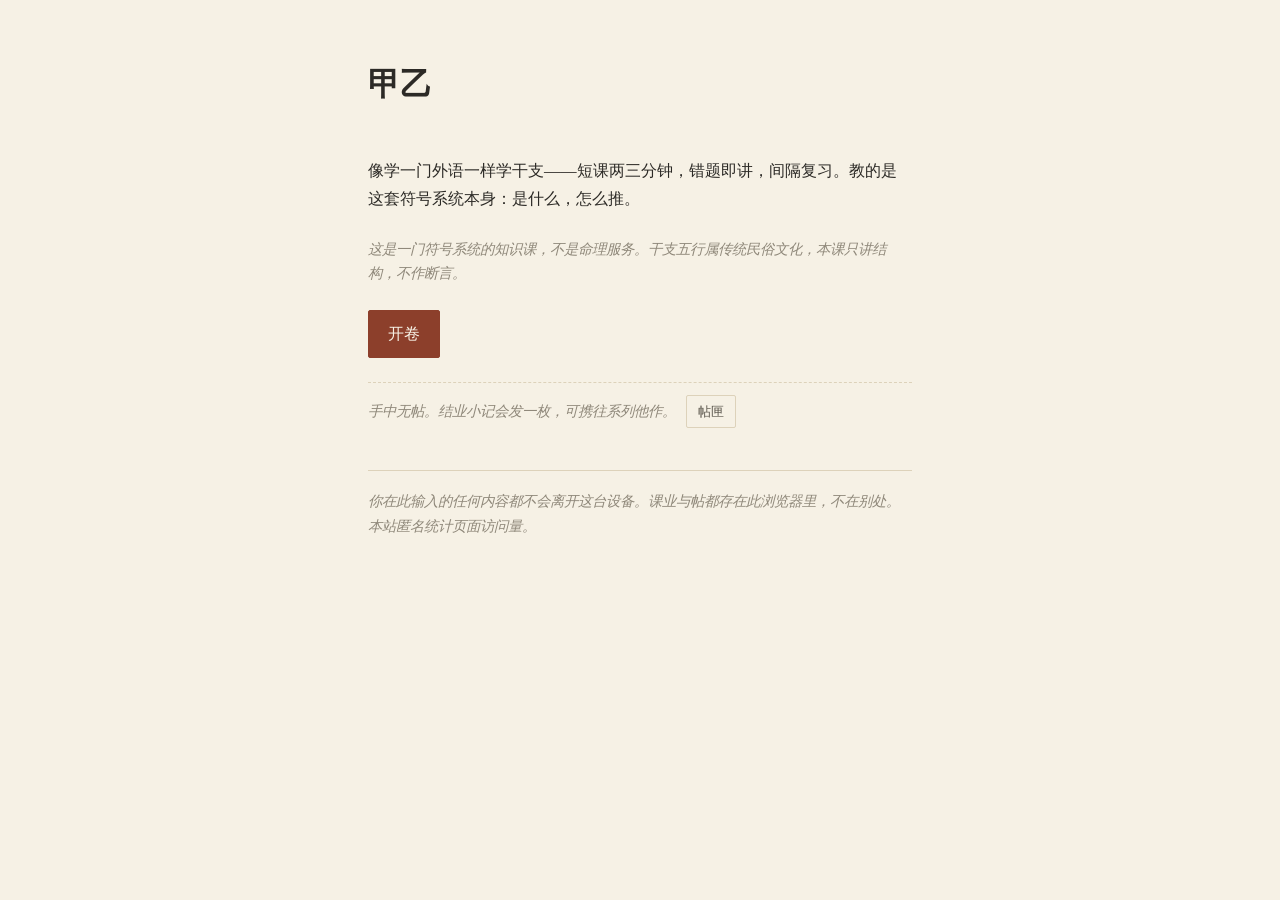
==== g/jiayi/index.html @ b9de7b61 "Publish jiayi 0.1.0 — 甲乙 joins the catalogue The learning family's first title: a drill course in th" ====
<!doctype html>
<html lang="zh">
  <head>
    <meta charset="utf-8" />
    <meta name="viewport" content="width=device-width, initial-scale=1" />
    <title>甲乙</title>
    <meta name="description" content="干支、五行、藏干、十神——像学一门外语一样，学会这套符号系统。" />
    <script type="module" crossorigin src="/g/jiayi/assets/index-CkGG1qtB.js"></script>
    <link rel="stylesheet" crossorigin href="/g/jiayi/assets/index-IQgdT0py.css">
  </head>
  <body>
    <div id="app"></div>
  </body>
</html>
---- g/jiayi/assets/index-IQgdT0py.css ----
*{box-sizing:border-box}body{margin:0;padding:calc(var(--step) * 3) var(--step);background:var(--ground);color:var(--ink);font-family:var(--font-ui);line-height:var(--prose-leading);display:flex;justify-content:center;-webkit-user-select:none;-moz-user-select:none;user-select:none;-webkit-tap-highlight-color:transparent}input,textarea,.token-code{-webkit-user-select:text;-moz-user-select:text;user-select:text}.screen{width:100%;max-width:var(--measure);display:flex;flex-direction:column;gap:calc(var(--step) * 2)}.prose{font-family:var(--font-prose);font-size:var(--prose-size);margin:0}.outcome{color:var(--ink-soft);font-style:italic;padding-left:var(--step);border-left:2px solid var(--edge)}.event{font-size:var(--event-size)}.note{font-size:.9rem;color:var(--ink-faint);font-style:italic}.ending-heading{font-family:var(--font-prose);font-size:1.5rem;font-weight:var(--heading-weight);margin:0;letter-spacing:.01em}.reading-heading{font-family:var(--font-ui);font-size:.78rem;font-weight:600;letter-spacing:.12em;text-transform:uppercase;color:var(--accent);margin:0 0 .4rem}.reading,.choices{display:flex;flex-direction:column;gap:.5rem}button{font:inherit;cursor:pointer;border-radius:var(--radius);transition:background .14s ease,color .14s ease,border-color .14s ease}button:disabled{cursor:default;opacity:.45}.choice{text-align:left;padding:.7rem .9rem;background:var(--ground-raised);border:1px solid var(--edge);color:var(--ink);font-family:var(--font-prose);font-size:1rem}.choice:hover:not(:disabled){border-color:var(--accent);background:var(--accent);color:var(--ground)}.primary{padding:.6rem 1.2rem;background:var(--accent);border:1px solid var(--accent);color:var(--ground);align-self:flex-start}.ghost{padding:.3rem .7rem;background:transparent;border:1px solid var(--edge);color:var(--ink-soft);font-size:.8rem}.ghost:hover:not(:disabled){border-color:var(--accent);color:var(--accent)}.offers{display:flex;gap:.5rem;flex-wrap:wrap;padding-top:var(--step);border-top:1px dashed var(--edge)}.offer{padding:.35rem .7rem;background:transparent;border:1px dashed var(--accent-soft);color:var(--accent);font-size:.8rem}.offer:hover:not(:disabled){background:var(--accent-soft);color:var(--ground)}.actions{display:flex;gap:.5rem}.fields{display:flex;flex-direction:column;gap:calc(var(--step) * 1.5)}.field{display:flex;flex-direction:column;gap:.3rem}.field-label{font-size:.88rem;color:var(--ink-soft)}.input{font:inherit;padding:.5rem .6rem;background:var(--ground-raised);border:1px solid var(--edge);border-radius:var(--radius);color:var(--ink)}.input:focus{outline:2px solid var(--accent);outline-offset:-1px}.field-bad .input{border-color:var(--warn)}.field-problem{font-size:.8rem;color:var(--warn)}.token{display:flex;flex-wrap:wrap;align-items:center;gap:.6rem;padding:var(--step);background:var(--ground-raised);border:1px solid var(--edge);border-radius:var(--radius)}.token-label{font-size:.72rem;letter-spacing:.12em;text-transform:uppercase;color:var(--ink-faint)}.token-code{font-family:ui-monospace,SF Mono,Menlo,monospace;font-size:.95rem;letter-spacing:.06em;color:var(--accent);word-break:break-all}.token .note{flex-basis:100%;margin:0}.ad-slot{min-height:var(--slot-height);display:flex;align-items:center;justify-content:center;border:1px dashed var(--edge);border-radius:var(--radius);color:var(--ink-faint);font-size:.7rem;letter-spacing:.1em;text-transform:uppercase}.ad-slot:empty{display:none}.tokens-summary{display:flex;align-items:center;gap:.6rem;flex-wrap:wrap;padding-top:var(--step);border-top:1px dashed var(--edge)}.token-list{list-style:none;margin:0;padding:0;display:flex;flex-direction:column;gap:.4rem}.token-row{display:flex;align-items:baseline;justify-content:space-between;gap:.6rem;padding:.4rem .6rem;background:var(--ground-raised);border:1px solid var(--edge);border-radius:var(--radius)}.token-box{width:100%;min-height:5rem;resize:vertical;font-family:ui-monospace,SF Mono,Menlo,monospace;font-size:.85rem}.notice{color:var(--accent);font-size:.9rem}.privacy{margin-top:calc(var(--step) * 1.5);padding-top:calc(var(--step) * 1.5);border-top:1px solid var(--edge)}.overlay{border:none;padding:0;background:transparent;color:var(--ink);width:min(30rem,calc(100vw - var(--step) * 4))}.overlay::backdrop{background:#00000073}.overlay-body{background:var(--ground);border:1px solid var(--edge);border-radius:var(--radius);padding:calc(var(--step) * 2);display:flex;flex-direction:column;gap:calc(var(--step) * 2)}.settings{display:flex;flex-direction:column;gap:calc(var(--step) * 2)}.settings-group{display:flex;flex-direction:column;gap:.4rem}.settings-group-label{font-family:var(--font-ui);font-size:.72rem;font-weight:600;letter-spacing:.12em;text-transform:uppercase;color:var(--accent)}.setting{display:flex;align-items:center;justify-content:space-between;gap:var(--step);padding:.35rem 0}.setting-label{font-family:var(--font-prose);font-size:.95rem}.settings-entry{position:fixed;top:var(--step);right:var(--step);z-index:5;padding:.3rem .5rem;background:transparent;border:1px solid transparent;color:var(--ink-faint);opacity:.45;font-size:.95rem;line-height:1;transition:opacity .14s ease,border-color .14s ease,color .14s ease}.settings-entry:hover,.settings-entry:focus-visible{opacity:1;color:var(--accent);border-color:var(--edge)}.setting-wide{flex-direction:column;align-items:stretch;gap:.35rem}.segments{display:flex;gap:.25rem;flex-wrap:wrap}.segment{flex:1 1 auto;padding:.3rem .5rem;background:transparent;border:1px solid var(--edge);color:var(--ink-faint);font-size:.78rem;white-space:nowrap}.segment:hover:not(.on){color:var(--ink);border-color:var(--ink-faint)}.segment.on{background:var(--accent);border-color:var(--accent);color:var(--ground)}.settings-sample{display:flex;flex-direction:column;gap:.5rem;padding:.6rem;border:1px dashed var(--edge);border-radius:var(--radius);min-height:5.5rem}.settings-sample .prose{font-size:.9rem;color:var(--ink-soft)}.settings-sample .choice{font-size:.85rem;padding:.4rem .6rem}:root{--reveal-rise: .45rem;--reveal-dur: .42s;--reveal-step: 90ms;--fill-dur: .42s;--swap-dur: .32s;--arc-dur: .9s}@property --arc{syntax: "<number>"; inherits: true; initial-value: 0;}html{transition:--arc var(--arc-dur) linear}html[data-pace=measured]{--reveal-dur: .62s;--reveal-step: .17s}html[data-pace=brisk]{--reveal-dur: .42s;--reveal-step: 90ms}html[data-pace=instant]{--reveal-dur: 0ms;--reveal-step: 0ms}@media(prefers-reduced-motion:reduce){:root{--reveal-rise: 0rem;--reveal-dur: .24s;--fill-dur: 0ms}.settings-entry{transition:none}}html[data-motion=full]{--reveal-rise: .45rem;--fill-dur: .42s}html[data-motion=reduced]{--reveal-rise: 0rem;--reveal-dur: .24s;--fill-dur: 0ms}html[data-motion=reduced] .settings-entry{transition:opacity .14s ease}::view-transition-old(root),::view-transition-new(root){animation-duration:var(--swap-dur);animation-timing-function:ease}html[data-motion=reduced]{--swap-dur: .18s}html[data-motion=none] *{animation-duration:.01ms!important;animation-delay:0ms!important;animation-iteration-count:1!important;transition-duration:.01ms!important;scroll-behavior:auto!important}.reveal{animation:reveal var(--reveal-dur) ease-out backwards;animation-delay:calc(var(--reveal-index, 0) * var(--reveal-step))}@keyframes reveal{0%{opacity:0;transform:translateY(var(--reveal-rise))}to{opacity:1;transform:none}}.fills{animation:fill var(--fill-dur) ease-out}@keyframes fill{0%{width:var(--fill-from)}}.delta-anchor{position:relative}.delta{position:absolute;right:100%;margin-right:.35rem;font-size:.72rem;font-variant-numeric:tabular-nums;pointer-events:none;animation:delta-rise 1.1s ease-out forwards}.delta.up{color:var(--accent)}.delta.down{color:var(--warn)}@keyframes delta-rise{0%{opacity:0;transform:translateY(.25rem)}20%{opacity:1;transform:translateY(0)}to{opacity:0;transform:translateY(-.8rem)}}html[data-motion=reduced] .delta{animation-name:delta-hold}@keyframes delta-hold{0%{opacity:0}20%{opacity:1}80%{opacity:1}to{opacity:0}}.sound-offer{display:flex;align-items:center;gap:.6rem;flex-wrap:wrap}:root{--ink: #2c2a26;--ink-soft: #5c574d;--ink-faint: #8f887a;--ground: #f6f1e5;--ground-raised: #fcf8ee;--edge: #ddd2ba;--accent: #8c3f2b;--accent-soft: #c08a76;--warn: #a3402a;--zhupi: #b5442c;--zhupi-soft: #d99a86;--font-prose: ui-serif, Georgia, "Songti SC", "Noto Serif CJK SC", serif;--font-ui: ui-sans-serif, system-ui, -apple-system, "PingFang SC", "Segoe UI", sans-serif;--measure: 34rem;--step: .75rem;--radius: 2px;--prose-size: 1.02rem;--event-size: 1.35rem;--prose-leading: 1.7;--heading-weight: 500;--label-spacing: .12em;--slot-height: 90px}@media(prefers-color-scheme:dark){:root{--ink: #d9d2c2;--ink-soft: #a29a87;--ink-faint: #6f6857;--ground: #191712;--ground-raised: #221f18;--edge: #3b3627;--accent: #c76a4e;--accent-soft: #7a4737;--warn: #c76a4e;--zhupi: #cf6a4c;--zhupi-soft: #8a4a36}}.meters{display:flex;gap:calc(var(--step) * 1.5);flex-wrap:wrap;font-family:var(--font-ui);font-size:.85rem;color:var(--ink-soft);letter-spacing:var(--label-spacing)}.meter.streak{color:var(--accent)}.unit{margin-block:calc(var(--step) * 2)}.unit-title{font-family:var(--font-prose);font-size:1rem;font-weight:var(--heading-weight);color:var(--ink-soft);border-block-end:1px solid var(--edge);padding-block-end:calc(var(--step) * .5);margin-block-end:var(--step)}.lesson-row{display:flex;align-items:baseline;gap:var(--step);inline-size:100%;padding:calc(var(--step) * .9) var(--step);margin-block-end:calc(var(--step) * .5);background:var(--ground-raised);border:1px solid var(--edge);border-radius:var(--radius);font-family:var(--font-prose);font-size:var(--prose-size);color:var(--ink);text-align:start;cursor:pointer}.lesson-row.locked,.lesson-row.gated{opacity:.45;cursor:default}.lesson-row.done .lesson-title{color:var(--ink-soft)}.lesson-row[data-kind=test]{border-inline-start:3px solid var(--zhupi)}.lesson-kind{font-family:var(--font-ui);font-size:.72rem;letter-spacing:var(--label-spacing);color:var(--ink-faint);min-inline-size:3.2em}.lesson-title{flex:1}.lesson-status{font-family:var(--font-ui);font-size:.78rem;color:var(--zhupi)}.mend-note{color:var(--accent)}.lesson-header{display:flex;align-items:center;gap:var(--step);margin-block-end:var(--step)}.lesson-header .leave{margin-inline-end:auto}.lesson-progress{font-family:var(--font-ui);font-size:.85rem;color:var(--ink-soft)}.hearts{display:inline-flex;gap:.2em;color:var(--zhupi);font-size:.9rem}.heart.empty{color:var(--zhupi-soft)}.progress-track{block-size:3px;background:var(--edge);border-radius:var(--radius);margin-block-end:calc(var(--step) * 2);overflow:hidden}.progress-fill{block-size:100%;background:var(--accent)}.intro{color:var(--ink-soft);border-inline-start:2px solid var(--edge);padding-inline-start:var(--step)}.prompt{font-family:var(--font-prose);font-size:var(--event-size);line-height:var(--prose-leading);color:var(--ink);margin-block:calc(var(--step) * 2)}.options{display:grid;gap:calc(var(--step) * .75)}.option{padding:calc(var(--step) * 1.1) var(--step);background:var(--ground-raised);border:1px solid var(--edge);border-radius:var(--radius);font-family:var(--font-prose);font-size:1.1rem;color:var(--ink);cursor:pointer;text-align:center}.option:hover{border-color:var(--accent-soft)}.option.spent{opacity:.35;cursor:default;text-decoration:line-through}.option.picked{border-color:var(--zhupi);outline:1px solid var(--zhupi)}.match-columns{display:grid;grid-template-columns:1fr 1fr;gap:var(--step)}.match-col{display:grid;gap:calc(var(--step) * .75);align-content:start}.order-placed{display:flex;gap:calc(var(--step) * .5);flex-wrap:wrap;min-block-size:2.4em;margin-block-end:var(--step);padding:calc(var(--step) * .5);border-block-end:1px dashed var(--edge)}.placed{font-family:var(--font-prose);font-size:1.15rem;color:var(--accent)}.explain-heading{font-family:var(--font-ui);font-size:.8rem;letter-spacing:var(--label-spacing);color:var(--zhupi);text-transform:uppercase;margin-block:calc(var(--step) * 2) var(--step)}.explain{border-inline-start:3px solid var(--zhupi);padding-inline-start:var(--step)}.actions.stacked{flex-direction:column;align-items:stretch}.ghost.disabled{opacity:.4;cursor:default}
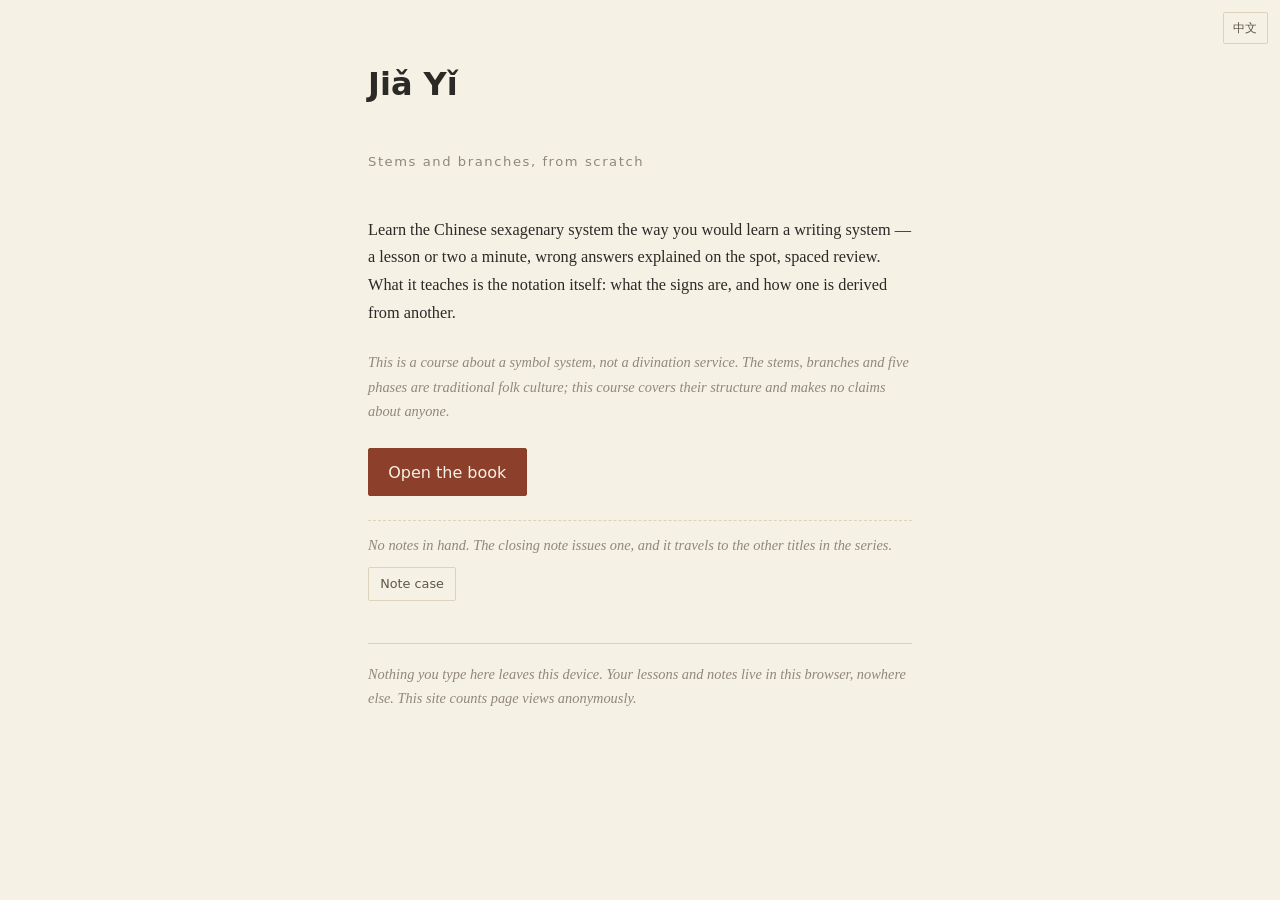
==== commit d7ad400b: "Republish jiayi 0.1.0 — bilingual, with an on-ramp and a subtitle The live build was five commits st" ====
--- a/g/jiayi/index.html
+++ b/g/jiayi/index.html
@@ -3,10 +3,18 @@
   <head>
     <meta charset="utf-8" />
     <meta name="viewport" content="width=device-width, initial-scale=1" />
-    <title>甲乙</title>
-    <meta name="description" content="干支、五行、藏干、十神——像学一门外语一样，学会这套符号系统。" />
-    <script type="module" crossorigin src="/g/jiayi/assets/index-CkGG1qtB.js"></script>
-    <link rel="stylesheet" crossorigin href="/g/jiayi/assets/index-IQgdT0py.css">
+    <!--
+      A static bilingual fallback: whatever reads the page before the shell
+      runs — a crawler, a link preview — sees both names. The shell replaces
+      this with the reader's own language on boot.
+    -->
+    <title>甲乙 Jiǎ Yǐ · 干支入门 / Stems and Branches</title>
+    <meta
+      name="description"
+      content="干支、五行、藏干、十神——像学一门外语一样，学会这套符号系统。A drill course in the Chinese stems and branches: what the signs are and how one is derived from another. Not a divination service."
+    />
+    <script type="module" crossorigin src="/g/jiayi/assets/index-Cwx_fyTf.js"></script>
+    <link rel="stylesheet" crossorigin href="/g/jiayi/assets/index-hQFjou5O.css">
   </head>
   <body>
     <div id="app"></div>
--- a/g/jiayi/assets/index-hQFjou5O.css
+++ b/g/jiayi/assets/index-hQFjou5O.css
@@ -0,0 +1 @@
+*{box-sizing:border-box}body{margin:0;padding:calc(var(--step) * 3) var(--step);background:var(--ground);color:var(--ink);font-family:var(--font-ui);line-height:var(--prose-leading);display:flex;justify-content:center;-webkit-user-select:none;-moz-user-select:none;user-select:none;-webkit-tap-highlight-color:transparent}input,textarea,.token-code{-webkit-user-select:text;-moz-user-select:text;user-select:text}.screen{width:100%;max-width:var(--measure);display:flex;flex-direction:column;gap:calc(var(--step) * 2)}.prose{font-family:var(--font-prose);font-size:var(--prose-size);margin:0}.outcome{color:var(--ink-soft);font-style:italic;padding-left:var(--step);border-left:2px solid var(--edge)}.event{font-size:var(--event-size)}.note{font-size:.9rem;color:var(--ink-faint);font-style:italic}.ending-heading{font-family:var(--font-prose);font-size:1.5rem;font-weight:var(--heading-weight);margin:0;letter-spacing:.01em}.reading-heading{font-family:var(--font-ui);font-size:.78rem;font-weight:600;letter-spacing:.12em;text-transform:uppercase;color:var(--accent);margin:0 0 .4rem}.reading,.choices{display:flex;flex-direction:column;gap:.5rem}button{font:inherit;cursor:pointer;border-radius:var(--radius);transition:background .14s ease,color .14s ease,border-color .14s ease}button:disabled{cursor:default;opacity:.45}.choice{text-align:left;padding:.7rem .9rem;background:var(--ground-raised);border:1px solid var(--edge);color:var(--ink);font-family:var(--font-prose);font-size:1rem}.choice:hover:not(:disabled){border-color:var(--accent);background:var(--accent);color:var(--ground)}.primary{padding:.6rem 1.2rem;background:var(--accent);border:1px solid var(--accent);color:var(--ground);align-self:flex-start}.ghost{padding:.3rem .7rem;background:transparent;border:1px solid var(--edge);color:var(--ink-soft);font-size:.8rem}.ghost:hover:not(:disabled){border-color:var(--accent);color:var(--accent)}.offers{display:flex;gap:.5rem;flex-wrap:wrap;padding-top:var(--step);border-top:1px dashed var(--edge)}.offer{padding:.35rem .7rem;background:transparent;border:1px dashed var(--accent-soft);color:var(--accent);font-size:.8rem}.offer:hover:not(:disabled){background:var(--accent-soft);color:var(--ground)}.actions{display:flex;gap:.5rem}.fields{display:flex;flex-direction:column;gap:calc(var(--step) * 1.5)}.field{display:flex;flex-direction:column;gap:.3rem}.field-label{font-size:.88rem;color:var(--ink-soft)}.input{font:inherit;padding:.5rem .6rem;background:var(--ground-raised);border:1px solid var(--edge);border-radius:var(--radius);color:var(--ink)}.input:focus{outline:2px solid var(--accent);outline-offset:-1px}.field-bad .input{border-color:var(--warn)}.field-problem{font-size:.8rem;color:var(--warn)}.token{display:flex;flex-wrap:wrap;align-items:center;gap:.6rem;padding:var(--step);background:var(--ground-raised);border:1px solid var(--edge);border-radius:var(--radius)}.token-label{font-size:.72rem;letter-spacing:.12em;text-transform:uppercase;color:var(--ink-faint)}.token-code{font-family:ui-monospace,SF Mono,Menlo,monospace;font-size:.95rem;letter-spacing:.06em;color:var(--accent);word-break:break-all}.token .note{flex-basis:100%;margin:0}.ad-slot{min-height:var(--slot-height);display:flex;align-items:center;justify-content:center;border:1px dashed var(--edge);border-radius:var(--radius);color:var(--ink-faint);font-size:.7rem;letter-spacing:.1em;text-transform:uppercase}.ad-slot:empty{display:none}.tokens-summary{display:flex;align-items:center;gap:.6rem;flex-wrap:wrap;padding-top:var(--step);border-top:1px dashed var(--edge)}.token-list{list-style:none;margin:0;padding:0;display:flex;flex-direction:column;gap:.4rem}.token-row{display:flex;align-items:baseline;justify-content:space-between;gap:.6rem;padding:.4rem .6rem;background:var(--ground-raised);border:1px solid var(--edge);border-radius:var(--radius)}.token-box{width:100%;min-height:5rem;resize:vertical;font-family:ui-monospace,SF Mono,Menlo,monospace;font-size:.85rem}.notice{color:var(--accent);font-size:.9rem}.privacy{margin-top:calc(var(--step) * 1.5);padding-top:calc(var(--step) * 1.5);border-top:1px solid var(--edge)}.overlay{border:none;padding:0;background:transparent;color:var(--ink);width:min(30rem,calc(100vw - var(--step) * 4))}.overlay::backdrop{background:#00000073}.overlay-body{background:var(--ground);border:1px solid var(--edge);border-radius:var(--radius);padding:calc(var(--step) * 2);display:flex;flex-direction:column;gap:calc(var(--step) * 2)}.settings{display:flex;flex-direction:column;gap:calc(var(--step) * 2)}.settings-group{display:flex;flex-direction:column;gap:.4rem}.settings-group-label{font-family:var(--font-ui);font-size:.72rem;font-weight:600;letter-spacing:.12em;text-transform:uppercase;color:var(--accent)}.setting{display:flex;align-items:center;justify-content:space-between;gap:var(--step);padding:.35rem 0}.setting-label{font-family:var(--font-prose);font-size:.95rem}.settings-entry{position:fixed;top:var(--step);right:var(--step);z-index:5;padding:.3rem .5rem;background:transparent;border:1px solid transparent;color:var(--ink-faint);opacity:.45;font-size:.95rem;line-height:1;transition:opacity .14s ease,border-color .14s ease,color .14s ease}.settings-entry:hover,.settings-entry:focus-visible{opacity:1;color:var(--accent);border-color:var(--edge)}.setting-wide{flex-direction:column;align-items:stretch;gap:.35rem}.segments{display:flex;gap:.25rem;flex-wrap:wrap}.segment{flex:1 1 auto;padding:.3rem .5rem;background:transparent;border:1px solid var(--edge);color:var(--ink-faint);font-size:.78rem;white-space:nowrap}.segment:hover:not(.on){color:var(--ink);border-color:var(--ink-faint)}.segment.on{background:var(--accent);border-color:var(--accent);color:var(--ground)}.settings-sample{display:flex;flex-direction:column;gap:.5rem;padding:.6rem;border:1px dashed var(--edge);border-radius:var(--radius);min-height:5.5rem}.settings-sample .prose{font-size:.9rem;color:var(--ink-soft)}.settings-sample .choice{font-size:.85rem;padding:.4rem .6rem}:root{--reveal-rise: .45rem;--reveal-dur: .42s;--reveal-step: 90ms;--fill-dur: .42s;--swap-dur: .32s;--arc-dur: .9s}@property --arc{syntax: "<number>"; inherits: true; initial-value: 0;}html{transition:--arc var(--arc-dur) linear}html[data-pace=measured]{--reveal-dur: .62s;--reveal-step: .17s}html[data-pace=brisk]{--reveal-dur: .42s;--reveal-step: 90ms}html[data-pace=instant]{--reveal-dur: 0ms;--reveal-step: 0ms}@media(prefers-reduced-motion:reduce){:root{--reveal-rise: 0rem;--reveal-dur: .24s;--fill-dur: 0ms}.settings-entry{transition:none}}html[data-motion=full]{--reveal-rise: .45rem;--fill-dur: .42s}html[data-motion=reduced]{--reveal-rise: 0rem;--reveal-dur: .24s;--fill-dur: 0ms}html[data-motion=reduced] .settings-entry{transition:opacity .14s ease}::view-transition-old(root),::view-transition-new(root){animation-duration:var(--swap-dur);animation-timing-function:ease}html[data-motion=reduced]{--swap-dur: .18s}html[data-motion=none] *{animation-duration:.01ms!important;animation-delay:0ms!important;animation-iteration-count:1!important;transition-duration:.01ms!important;scroll-behavior:auto!important}.reveal{animation:reveal var(--reveal-dur) ease-out backwards;animation-delay:calc(var(--reveal-index, 0) * var(--reveal-step))}@keyframes reveal{0%{opacity:0;transform:translateY(var(--reveal-rise))}to{opacity:1;transform:none}}.fills{animation:fill var(--fill-dur) ease-out}@keyframes fill{0%{width:var(--fill-from)}}.delta-anchor{position:relative}.delta{position:absolute;right:100%;margin-right:.35rem;font-size:.72rem;font-variant-numeric:tabular-nums;pointer-events:none;animation:delta-rise 1.1s ease-out forwards}.delta.up{color:var(--accent)}.delta.down{color:var(--warn)}@keyframes delta-rise{0%{opacity:0;transform:translateY(.25rem)}20%{opacity:1;transform:translateY(0)}to{opacity:0;transform:translateY(-.8rem)}}html[data-motion=reduced] .delta{animation-name:delta-hold}@keyframes delta-hold{0%{opacity:0}20%{opacity:1}80%{opacity:1}to{opacity:0}}.sound-offer{display:flex;align-items:center;gap:.6rem;flex-wrap:wrap}:root{--ink: #2c2a26;--ink-soft: #5c574d;--ink-faint: #8f887a;--ground: #f6f1e5;--ground-raised: #fcf8ee;--edge: #ddd2ba;--accent: #8c3f2b;--accent-soft: #c08a76;--warn: #a3402a;--zhupi: #b5442c;--zhupi-soft: #d99a86;--font-prose: ui-serif, Georgia, "Songti SC", "Noto Serif CJK SC", serif;--font-ui: ui-sans-serif, system-ui, -apple-system, "PingFang SC", "Segoe UI", sans-serif;--measure: 34rem;--step: .75rem;--radius: 2px;--prose-size: 1.02rem;--event-size: 1.35rem;--prose-leading: 1.7;--heading-weight: 500;--label-spacing: .12em;--slot-height: 90px}@media(prefers-color-scheme:dark){:root{--ink: #d9d2c2;--ink-soft: #a29a87;--ink-faint: #6f6857;--ground: #191712;--ground-raised: #221f18;--edge: #3b3627;--accent: #c76a4e;--accent-soft: #7a4737;--warn: #c76a4e;--zhupi: #cf6a4c;--zhupi-soft: #8a4a36}}.meters{display:flex;gap:calc(var(--step) * 1.5);flex-wrap:wrap;font-family:var(--font-ui);font-size:.85rem;color:var(--ink-soft);letter-spacing:var(--label-spacing)}.meter.streak{color:var(--accent)}.unit{margin-block:calc(var(--step) * 2)}.unit-title{font-family:var(--font-prose);font-size:1rem;font-weight:var(--heading-weight);color:var(--ink-soft);border-block-end:1px solid var(--edge);padding-block-end:calc(var(--step) * .5);margin-block-end:var(--step)}.lesson-row{display:flex;align-items:baseline;gap:var(--step);inline-size:100%;padding:calc(var(--step) * .9) var(--step);margin-block-end:calc(var(--step) * .5);background:var(--ground-raised);border:1px solid var(--edge);border-radius:var(--radius);font-family:var(--font-prose);font-size:var(--prose-size);color:var(--ink);text-align:start;cursor:pointer}.lesson-row.locked,.lesson-row.gated{opacity:.45;cursor:default}.lesson-row.done .lesson-title{color:var(--ink-soft)}.lesson-row[data-kind=test]{border-inline-start:3px solid var(--zhupi)}.lesson-kind{font-family:var(--font-ui);font-size:.72rem;letter-spacing:var(--label-spacing);color:var(--ink-faint);min-inline-size:3.2em}.lesson-title{flex:1}.lesson-status{font-family:var(--font-ui);font-size:.78rem;color:var(--zhupi)}.mend-note{color:var(--accent)}.lesson-header{display:flex;align-items:center;gap:var(--step);margin-block-end:var(--step)}.lesson-header .leave{margin-inline-end:auto}.lesson-progress{font-family:var(--font-ui);font-size:.85rem;color:var(--ink-soft)}.hearts{display:inline-flex;gap:.2em;color:var(--zhupi);font-size:.9rem}.heart.empty{color:var(--zhupi-soft)}.progress-track{block-size:3px;background:var(--edge);border-radius:var(--radius);margin-block-end:calc(var(--step) * 2);overflow:hidden}.progress-fill{block-size:100%;background:var(--accent)}.intro{color:var(--ink-soft);border-inline-start:2px solid var(--edge);padding-inline-start:var(--step)}.prompt{font-family:var(--font-prose);font-size:var(--event-size);line-height:var(--prose-leading);color:var(--ink);margin-block:calc(var(--step) * 2)}.options{display:grid;gap:calc(var(--step) * .75)}.option{padding:calc(var(--step) * 1.1) var(--step);background:var(--ground-raised);border:1px solid var(--edge);border-radius:var(--radius);font-family:var(--font-prose);font-size:1.1rem;color:var(--ink);cursor:pointer;text-align:center}.option:hover{border-color:var(--accent-soft)}.option.spent{opacity:.35;cursor:default;text-decoration:line-through}.option.picked{border-color:var(--zhupi);outline:1px solid var(--zhupi)}.match-columns{display:grid;grid-template-columns:1fr 1fr;gap:var(--step)}.match-col{display:grid;gap:calc(var(--step) * .75);align-content:start}.order-placed{display:flex;gap:calc(var(--step) * .5);flex-wrap:wrap;min-block-size:2.4em;margin-block-end:var(--step);padding:calc(var(--step) * .5);border-block-end:1px dashed var(--edge)}.placed{font-family:var(--font-prose);font-size:1.15rem;color:var(--accent)}.explain-heading{font-family:var(--font-ui);font-size:.8rem;letter-spacing:var(--label-spacing);color:var(--zhupi);text-transform:uppercase;margin-block:calc(var(--step) * 2) var(--step)}.explain{border-inline-start:3px solid var(--zhupi);padding-inline-start:var(--step)}.actions.stacked{flex-direction:column;align-items:stretch}.ghost.disabled{opacity:.4;cursor:default}.exhibit{margin-block:calc(var(--step) * 1.5);padding:var(--step);background:var(--ground-raised);border:1px solid var(--edge);border-radius:var(--radius)}.exhibit-grid{display:grid;grid-template-columns:repeat(4,1fr);gap:calc(var(--step) * .5)}.exhibit-col{display:flex;flex-direction:column;align-items:center;gap:calc(var(--step) * .35)}.exhibit-head{font-family:var(--font-ui);font-size:.7rem;letter-spacing:var(--label-spacing);color:var(--ink-faint)}.exhibit-cell{font-family:var(--font-prose);font-size:1.5rem;line-height:1.25;color:var(--ink)}.exhibit-cell.marked{color:var(--zhupi);border:1px solid var(--zhupi);border-radius:50%;inline-size:2em;block-size:2em;display:grid;place-items:center}.exhibit-caption{margin-block-start:var(--step);font-family:var(--font-ui);font-size:.72rem;color:var(--ink-faint);text-align:center}.slots{display:flex;gap:var(--step);justify-content:center;margin-block-end:calc(var(--step) * 1.5)}.slot{display:flex;flex-direction:column;align-items:center;gap:calc(var(--step) * .35);min-inline-size:3.5em}.slot-label{font-family:var(--font-ui);font-size:.7rem;letter-spacing:var(--label-spacing);color:var(--ink-faint)}.slot-value{font-family:var(--font-prose);font-size:1.6rem;color:var(--ink);border-block-end:1px solid var(--edge);min-inline-size:2em;text-align:center}.slot.active .slot-value{border-block-end-color:var(--zhupi)}.slot.filled .slot-value{color:var(--accent)}.palette{display:grid;grid-template-columns:repeat(5,1fr);gap:calc(var(--step) * .5)}.palette-item{padding:calc(var(--step) * .8) calc(var(--step) * .4);font-size:1.2rem}.chain-step{display:flex;justify-content:space-between;gap:var(--step);padding:calc(var(--step) * .5) 0;border-block-end:1px dashed var(--edge);font-family:var(--font-prose)}.chain-q{color:var(--ink-soft);font-size:.9rem}.chain-a{color:var(--accent)}.chain-now{font-family:var(--font-ui);font-size:.72rem;letter-spacing:var(--label-spacing);color:var(--ink-faint);margin-block:var(--step)}.option.struck{opacity:.3;text-decoration:line-through;cursor:default}.hint-row{margin-block-start:calc(var(--step) * 1.5);display:flex;justify-content:center}.hint-spent{text-align:center;margin-block-start:var(--step)}.sheet-row{display:flex;align-items:center;gap:var(--step);padding:var(--step);margin-block-end:calc(var(--step) * .5);background:var(--ground-raised);border:1px solid var(--edge);border-radius:var(--radius)}.sheet-row.owned{border-inline-start:3px solid var(--zhupi)}.sheet-text{flex:1;display:flex;flex-direction:column}.sheet-title{font-family:var(--font-prose);font-size:var(--prose-size);color:var(--ink)}.sheet-blurb{font-family:var(--font-ui);font-size:.78rem;color:var(--ink-faint)}.sheet-table{font-family:var(--font-prose);overflow-x:auto}.sheet-line{display:flex;gap:calc(var(--step) * .35);padding-block:calc(var(--step) * .3);border-block-end:1px solid var(--edge)}.sheet-cell{min-inline-size:2.4em;text-align:center;color:var(--ink);font-size:.95rem}.sheet-cell.head{color:var(--zhupi);font-family:var(--font-ui);font-size:.8rem;align-self:center}.sheet-shishen .sheet-cell{min-inline-size:3.2em;font-size:.8rem}.glyph-char{display:block;font-family:var(--font-prose);line-height:1.15}.glyph-roman{display:block;font-family:var(--font-ui);font-size:.66rem;letter-spacing:.04em;color:var(--ink-faint);margin-block-start:.15em}.exhibit-cell .glyph-char{font-size:1.5rem}.exhibit-cell.marked .glyph-roman{color:var(--zhupi-soft)}.palette-item .glyph-char{font-size:1.2rem}.lang-toggle{position:absolute;inset-block-start:var(--step);inset-inline-end:var(--step);padding:calc(var(--step) * .4) calc(var(--step) * .8);background:transparent;border:1px solid var(--edge);border-radius:var(--radius);font-family:var(--font-ui);font-size:.75rem;color:var(--ink-soft);cursor:pointer}.lang-toggle:hover{border-color:var(--accent-soft);color:var(--ink)}.boot-subtitle{font-family:var(--font-ui);font-size:.82rem;letter-spacing:var(--label-spacing);color:var(--ink-faint);margin-block:calc(var(--step) * -.5) calc(var(--step) * 1.5)}
